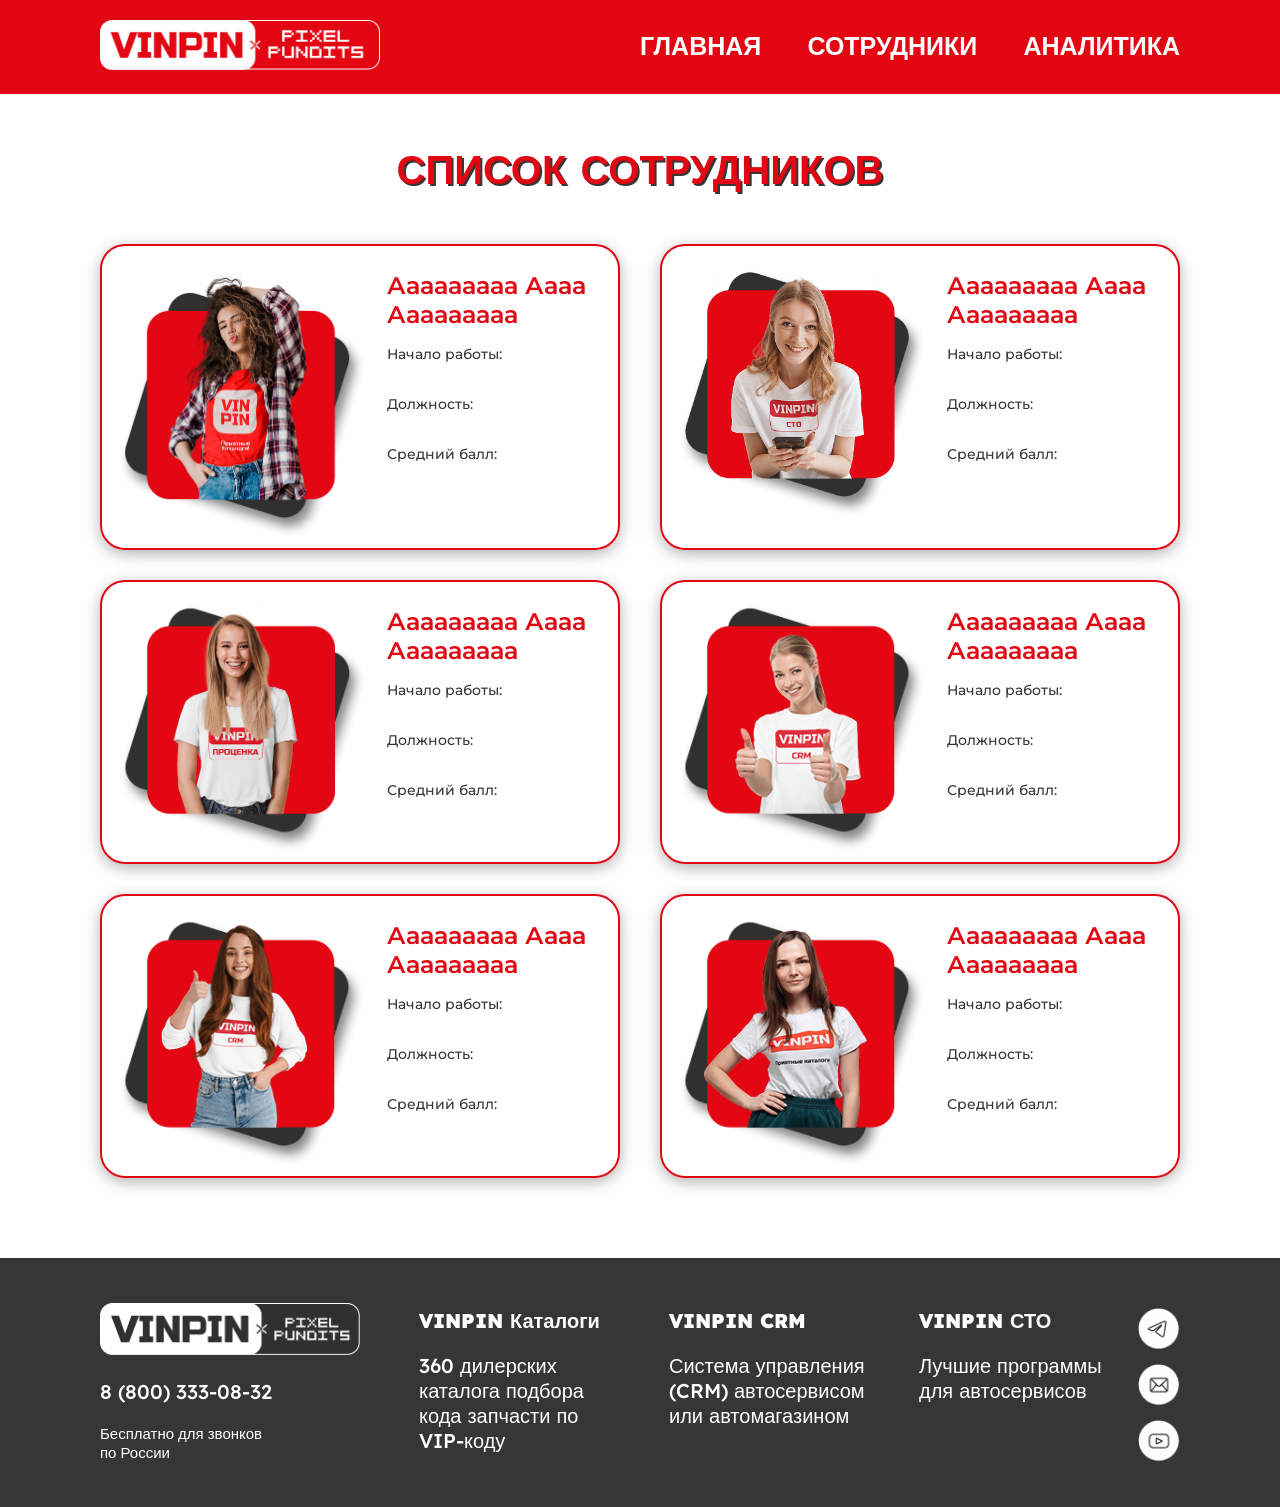
==== frontend/staff.html @ 56c81d04 "upd frontend" ====
<!DOCTYPE html>
<html lang="en">
<head>
    <meta charset="UTF-8">
    <meta name="viewport" content="width=device-width, initial-scale=1.0">
    <title>VINPIN</title>
    <link rel="stylesheet" href="style/const.css">
    <link rel="stylesheet" href="style/staff.css">
    <link rel="preconnect" href="https://fonts.googleapis.com">
    <link rel="preconnect" href="https://fonts.gstatic.com" crossorigin>
    <link href="https://fonts.googleapis.com/css2?family=Lexend:wght@100..900&family=Montserrat:ital,wght@0,100..900;1,100..900&display=swap" rel="stylesheet">
</head>
<body>
    <header>
        <div class="logo-block">
            <a href="index.html"><img src="img/logo.png" alt="VINPIN" class="logo-img"></a>
        </div>
        <div class="menu-block">
            <a href="index.html" class="menu-link">Главная</a>
            <a href="staff.html" class="menu-link">Сотрудники</a>
            <a href="analitics.html" class="menu-link">Аналитика</a>
        </div>
    </header>

    <main>
        <div class="title-container">
            <span class="title-text">Список сотрудников</span>
        </div>
        <div class="staff">
            <div class="row">
                <div class="staff-card">
                    <div class="staff-img-container">
                        <a href="vinpin.html"><img src="img/people/1.png" alt="" class="staff-img"></a>
                    </div>
                    <div class="staff-desc">
                        <span class="people-name">Ааааааааа Аааа Ааааааааа</span>
                        <br>
                        <span class="people-desc">Начало работы:</span><span class="people-work"></span>
                        <br>
                        <span class="people-desc">Должность:</span><span class="people-work"></span>
                        <br>
                        <span class="people-desc">Средний балл:</span><span class="people-scores people-red"></span>
                    </div>
                </div>
                <div class="staff-card">
                    <div class="staff-img-container">
                        <img src="img/people/2.png" alt="" class="staff-img">
                    </div>
                    <div class="staff-desc">
                        <span class="people-name">Ааааааааа Аааа Ааааааааа</span>
                        <br>
                        <span class="people-desc">Начало работы:</span><span class="people-work"></span>
                        <br>
                        <span class="people-desc">Должность:</span><span class="people-work"></span>
                        <br>
                        <span class="people-desc">Средний балл:</span><span class="people-scores people-red"></span>
                    </div>
                </div>
            </div>
            <div class="row">
                <div class="staff-card">
                    <div class="staff-img-container">
                        <img src="img/people/3.png" alt="" class="staff-img">
                    </div>
                    <div class="staff-desc">
                        <span class="people-name">Ааааааааа Аааа Ааааааааа</span>
                        <br>
                        <span class="people-desc">Начало работы:</span><span class="people-work"></span>
                        <br>
                        <span class="people-desc">Должность:</span><span class="people-work"></span>
                        <br>
                        <span class="people-desc">Средний балл:</span><span class="people-scores people-red"></span>
                    </div>
                </div>
                <div class="staff-card">
                    <div class="staff-img-container">
                        <img src="img/people/4.png" alt="" class="staff-img">
                    </div>
                    <div class="staff-desc">
                        <span class="people-name">Ааааааааа Аааа Ааааааааа</span>
                        <br>
                        <span class="people-desc">Начало работы:</span><span class="people-work"></span>
                        <br>
                        <span class="people-desc">Должность:</span><span class="people-work"></span>
                        <br>
                        <span class="people-desc">Средний балл:</span><span class="people-scores people-red"></span>
                    </div>
                </div>
            </div>
            <div class="row">
                <div class="staff-card">
                    <div class="staff-img-container">
                        <img src="img/people/5.png" alt="" class="staff-img">
                    </div>
                    <div class="staff-desc">
                        <span class="people-name">Ааааааааа Аааа Ааааааааа</span>
                        <br>
                        <span class="people-desc">Начало работы:</span><span class="people-work"></span>
                        <br>
                        <span class="people-desc">Должность:</span><span class="people-work"></span>
                        <br>
                        <span class="people-desc">Средний балл:</span><span class="people-scores people-red"></span>
                    </div>
                </div>
                <div class="staff-card">
                    <div class="staff-img-container">
                        <img src="img/people/6.png" alt="" class="staff-img">
                    </div>
                    <div class="staff-desc">
                        <span class="people-name">Ааааааааа Аааа Ааааааааа</span>
                        <br>
                        <span class="people-desc">Начало работы:</span><span class="people-work"></span>
                        <br>
                        <span class="people-desc">Должность:</span><span class="people-work"></span>
                        <br>
                        <span class="people-desc">Средний балл:</span><span class="people-scores people-red"></span>
                    </div>
                </div>
            </div>
        </div>
    </main>

    <footer>
        <div class="stolb1">
            <img src="img/footer-logo.png" alt="" class="footer-logo">
            <p class="footer-tel">8 (800) 333-08-32 </p>
            <p class="footer-tel-desc">Бесплатно для звонков<br>по России</p>
        </div>
        <div class="stolb2">
            <div class="service">
                <p class="service-bold">VINPIN Каталоги</p>
                <p class="service-text">360 дилерских каталога подбора кода запчасти по VIP-коду</p>
            </div>
            <div class="service">
                <p class="service-bold">VINPIN CRM</p>
                <p class="service-text">Система управления (CRM) автосервисом или автомагазином</p>
            </div>
            <div class="service">
                <p class="service-bold">VINPIN СТО</p>
                <p class="service-text">Лучшие программы для автосервисов</p>
            </div>
        </div>
        <div class="stolb3">
            <img src="img/tg.png" alt="" class="footer-img">
            <img src="img/mail.png" alt="" class="footer-img">
            <img src="img/youtube.png" alt="" class="footer-img">
        </div>
    </footer>
</body>
</html>
---- frontend/style/const.css ----
body {
    font-family: "Montserrat", sans-serif;
    color: #FFF;
    background-color: #E30613;
    margin: 0;
    padding: 0;
}

header {
    padding: 20px 100px;
    display: flex;
    justify-content: space-between;
}

.logo-block {
    width: 280px;
}

.logo-img {
    width: 100%;
}

.menu-block {
    width: 50%;
    display: flex;
    justify-content: space-between;
    margin-top: 10px;
}

.menu-link {
    font-family: "Lexend", sans-serif;
    font-weight: 600;
    font-size: 25px;
    text-transform: uppercase;
    text-decoration: none;
    color: #FFF;
}

.menu-link:hover {
    color: #363636;
    transition: color 0.5s ease-in-out;
}

footer {
    background-color: #363636;
    padding: 30px 100px;
    display: flex;
    justify-content: space-between;
}

.stolb1 {
    width: 300px;
    margin-top: 15px;
}

.footer-logo {
    width: 260px;
}

.footer-tel {
    font-family: "Lexend", sans-serif;
    font-weight: 500;
    font-size: 20px;   
    color: #FFF;
    margin-top: 20px;
}

.footer-tel-desc {
    font-family: "Lexend", sans-serif;
    font-weight: 500;
    font-size: 15px;   
    color: #FFF;
}

.stolb2 {
    width: 700px;
    display: flex;
    justify-content: space-between;
}

.stolb3 {
    width: 42px;
    margin-top: 20px;
}

.service {
    width: 200px;
}

.service-bold {
    font-family: "Lexend", sans-serif;
    font-weight: 900;
    font-size: 20px;
    color: #FFF;
}

.service-text {
    font-family: "Lexend", sans-serif;
    font-weight: 500;
    font-size: 20px;
    color: #FFF;    
}

.footer-img {
    width: 42px;
    margin-bottom: 10px;
    cursor: pointer;
}
---- frontend/style/staff.css ----
main {
    padding: 50px 100px;
    background-color: #FFF;
}

.title-container {
    text-align: center;
}

.title-text {
    font-family: "Lexend", sans-serif;
    font-weight: 900;
    font-size: 40px;
    text-transform: uppercase;
    color: #E30613;
    text-shadow: 2px 2px #363636;
}

.staff {
    margin-top: 50px;
}

.row {
    display: flex;
    justify-content: space-between;
    margin-bottom: 30px;
}

.staff-card {
    padding: 5px 15px;
    width: 45%;
    display: flex;
    justify-content: space-between;
    border: #E30613 2px solid;
    border-radius: 25px;
    box-shadow: 0 4px 15px rgba(0, 0, 0, 0.3);
    cursor: pointer;
}

.staff-img-container {
    width: 250px;
}

.staff-img {
    width: 100%;
    margin-top: 15px;
}

.staff-desc {
    margin-top: 20px;
    width: calc(100% - 270px);
}

.people-name {
    font-family: "Montserrat", sans-serif;
    font-weight: 600;
    font-size: 24px;
    color: #E30613;
}

.people-desc {
    font-family: "Montserrat", sans-serif;
    font-weight: 500;
    font-size: 14px;
    color: #363636;
    line-height: 50px;
}

.people-red {
    font-family: "Montserrat", sans-serif;
    font-weight: 700;
    font-size: 14px;
    color: #E30613;
    line-height: 50px;
}
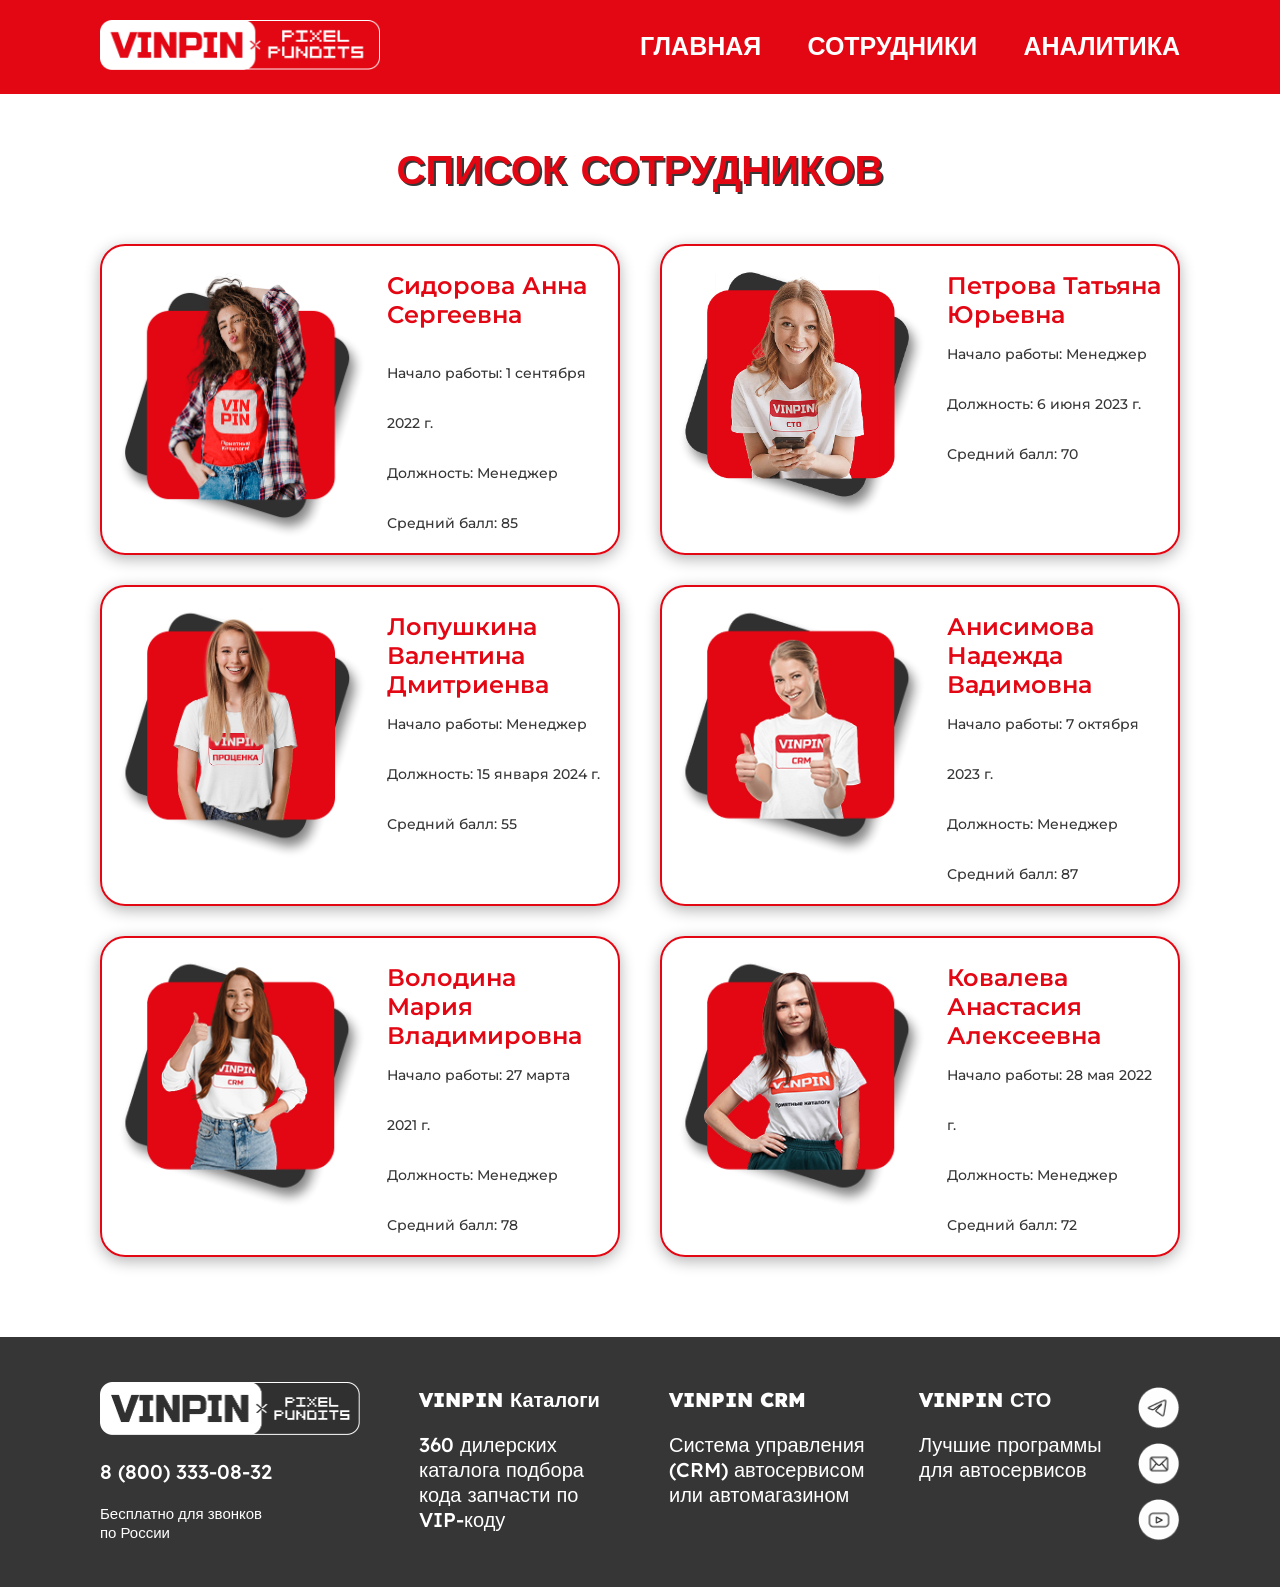
==== commit 7c0e062c: "mr" ====
--- a/frontend/staff.html
+++ b/frontend/staff.html
@@ -33,13 +33,14 @@
                         <a href="vinpin.html"><img src="img/people/1.png" alt="" class="staff-img"></a>
                     </div>
                     <div class="staff-desc">
-                        <span class="people-name">Ааааааааа Аааа Ааааааааа</span>
+                        <span class="people-name">Сидорова Анна Сергеевна</span>
                         <br>
-                        <span class="people-desc">Начало работы:</span><span class="people-work"></span>
                         <br>
-                        <span class="people-desc">Должность:</span><span class="people-work"></span>
+                        <span class="people-desc">Начало работы: 1 сентября 2022 г.</span><span class="people-work"></span>
                         <br>
-                        <span class="people-desc">Средний балл:</span><span class="people-scores people-red"></span>
+                        <span class="people-desc">Должность: Менеджер</span><span class="people-work"></span>
+                        <br>
+                        <span class="people-desc">Средний балл: 85</span><span class="people-scores people-red"></span>
                     </div>
                 </div>
                 <div class="staff-card">
@@ -47,13 +48,13 @@
                         <img src="img/people/2.png" alt="" class="staff-img">
                     </div>
                     <div class="staff-desc">
-                        <span class="people-name">Ааааааааа Аааа Ааааааааа</span>
+                        <span class="people-name">Петрова Татьяна Юрьевна</span>
                         <br>
-                        <span class="people-desc">Начало работы:</span><span class="people-work"></span>
+                        <span class="people-desc">Начало работы: Менеджер</span><span class="people-work"></span>
                         <br>
-                        <span class="people-desc">Должность:</span><span class="people-work"></span>
+                        <span class="people-desc">Должность: 6 июня 2023 г.</span><span class="people-work"></span>
                         <br>
-                        <span class="people-desc">Средний балл:</span><span class="people-scores people-red"></span>
+                        <span class="people-desc">Средний балл: 70</span><span class="people-scores people-red"></span>
                     </div>
                 </div>
             </div>
@@ -63,13 +64,13 @@
                         <img src="img/people/3.png" alt="" class="staff-img">
                     </div>
                     <div class="staff-desc">
-                        <span class="people-name">Ааааааааа Аааа Ааааааааа</span>
+                        <span class="people-name">Лопушкина Валентина Дмитриенва</span>
                         <br>
-                        <span class="people-desc">Начало работы:</span><span class="people-work"></span>
+                        <span class="people-desc">Начало работы: Менеджер</span><span class="people-work"></span>
                         <br>
-                        <span class="people-desc">Должность:</span><span class="people-work"></span>
+                        <span class="people-desc">Должность: 15 января 2024 г.</span><span class="people-work"></span>
                         <br>
-                        <span class="people-desc">Средний балл:</span><span class="people-scores people-red"></span>
+                        <span class="people-desc">Средний балл: 55</span><span class="people-scores people-red"></span>
                     </div>
                 </div>
                 <div class="staff-card">
@@ -77,13 +78,13 @@
                         <img src="img/people/4.png" alt="" class="staff-img">
                     </div>
                     <div class="staff-desc">
-                        <span class="people-name">Ааааааааа Аааа Ааааааааа</span>
+                        <span class="people-name">Анисимова Надежда Вадимовна</span>
                         <br>
-                        <span class="people-desc">Начало работы:</span><span class="people-work"></span>
+                        <span class="people-desc">Начало работы: 7 октября 2023 г.</span><span class="people-work"></span>
                         <br>
-                        <span class="people-desc">Должность:</span><span class="people-work"></span>
+                        <span class="people-desc">Должность: Менеджер</span><span class="people-work"></span>
                         <br>
-                        <span class="people-desc">Средний балл:</span><span class="people-scores people-red"></span>
+                        <span class="people-desc">Средний балл: 87</span><span class="people-scores people-red"></span>
                     </div>
                 </div>
             </div>
@@ -93,13 +94,13 @@
                         <img src="img/people/5.png" alt="" class="staff-img">
                     </div>
                     <div class="staff-desc">
-                        <span class="people-name">Ааааааааа Аааа Ааааааааа</span>
+                        <span class="people-name">Володина Мария Владимировна</span>
                         <br>
-                        <span class="people-desc">Начало работы:</span><span class="people-work"></span>
+                        <span class="people-desc">Начало работы: 27 марта 2021 г.</span><span class="people-work"></span>
                         <br>
-                        <span class="people-desc">Должность:</span><span class="people-work"></span>
+                        <span class="people-desc">Должность: Менеджер</span><span class="people-work"></span>
                         <br>
-                        <span class="people-desc">Средний балл:</span><span class="people-scores people-red"></span>
+                        <span class="people-desc">Средний балл: 78</span><span class="people-scores people-red"></span>
                     </div>
                 </div>
                 <div class="staff-card">
@@ -107,13 +108,13 @@
                         <img src="img/people/6.png" alt="" class="staff-img">
                     </div>
                     <div class="staff-desc">
-                        <span class="people-name">Ааааааааа Аааа Ааааааааа</span>
+                        <span class="people-name">Ковалева Анастасия Алексеевна</span>
                         <br>
-                        <span class="people-desc">Начало работы:</span><span class="people-work"></span>
+                        <span class="people-desc">Начало работы: 28 мая 2022 г.</span><span class="people-work"></span>
                         <br>
-                        <span class="people-desc">Должность:</span><span class="people-work"></span>
+                        <span class="people-desc">Должность: Менеджер</span><span class="people-work"></span>
                         <br>
-                        <span class="people-desc">Средний балл:</span><span class="people-scores people-red"></span>
+                        <span class="people-desc">Средний балл: 72</span><span class="people-scores people-red"></span>
                     </div>
                 </div>
             </div>
